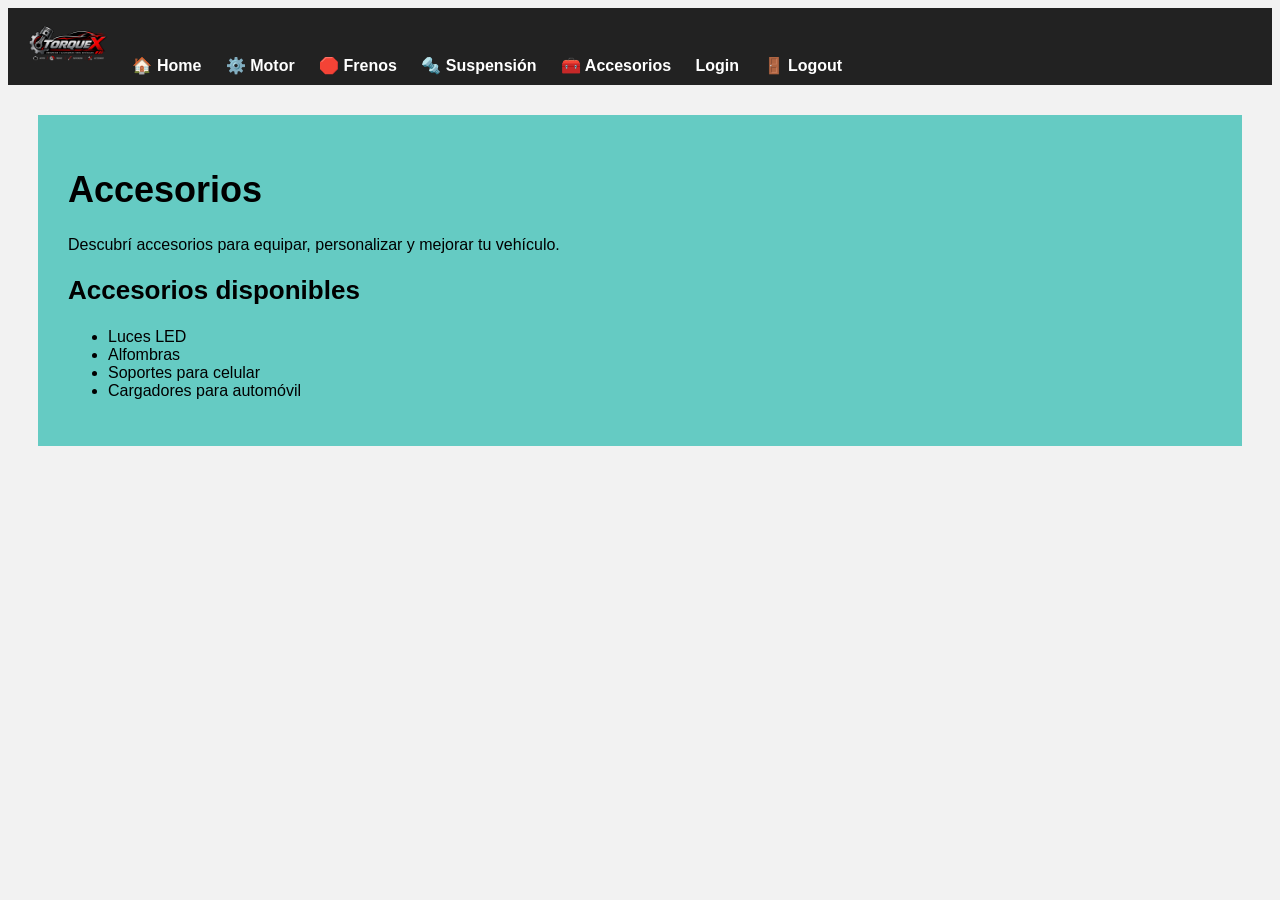
==== pages/accesorios.html @ 63f051d3 "Primera entrega de TorqueX" ====
<!DOCTYPE html>
<html lang="es">
<head>
    <meta charset="UTF-8">
    <meta name="viewport" content="width=device-width, initial-scale=1.0">

    <title>TorqueX - Accesorios</title>

    <link rel="stylesheet" href="../styles/style.css">
</head>

<body>

    <header>
        <nav>
            <a href="../index.html">
            <img class="logo" src="../img/logo-torquex.png" alt="Logo de TorqueX">
            </a>
            <a href="../index.html">🏠 Home</a>

            <a href="motor.html">⚙️ Motor</a>
            <a href="frenos.html">🛑 Frenos</a>
            <a href="suspension.html">🔩 Suspensión</a>
            <a href="accesorios.html">🧰 Accesorios</a>

            <a href="login.html">Login</a>
            <a href="#">🚪 Logout</a>
        </nav>
    </header>

    <main>
        <h1>Accesorios</h1>

        <p>Descubrí accesorios para equipar, personalizar y mejorar tu vehículo.</p>

        <h2>Accesorios disponibles</h2>

        <ul>
            <li>Luces LED</li>
            <li>Alfombras</li>
            <li>Soportes para celular</li>
            <li>Cargadores para automóvil</li>
        </ul>
    </main>

</body>
</html>
---- styles/style.css ----
body {
    font-family: Arial, sans-serif;
    background-color: #f2f2f2;
}

h1 {
    font-size: 36px;
    font-weight: bold;
}

h2 {
    font-size: 26px;
    font-weight: bold;
}

.logo {
    width: 80px;
    height: auto;
}

main {
    background-color: rgba(98, 202, 194, 0.979);
    margin: 30px;
    padding: 30px;
}

nav {
    background-color: #222;
    padding: 10px;
}

nav a {
    color: white;
    text-decoration: none;
    margin: 10px;
    font-weight: bold;
}

nav a:hover {
    text-decoration: underline;
}
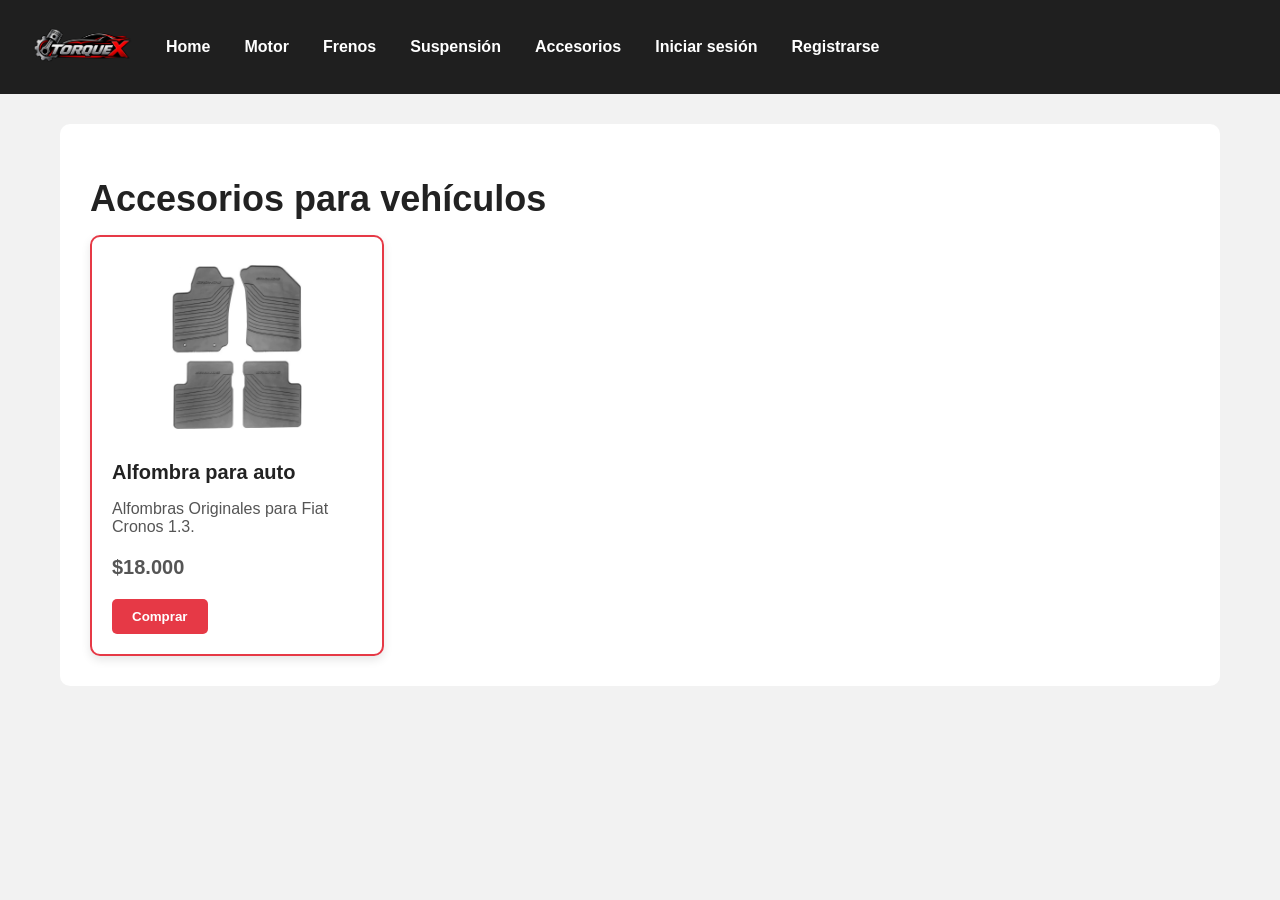
==== commit fdf801ec: "Segunda etapa: diseño e identidad visual" ====
--- a/pages/accesorios.html
+++ b/pages/accesorios.html
@@ -1,5 +1,6 @@
 <!DOCTYPE html>
 <html lang="es">
+
 <head>
     <meta charset="UTF-8">
     <meta name="viewport" content="width=device-width, initial-scale=1.0">
@@ -13,35 +14,47 @@
 
     <header>
         <nav>
+
             <a href="../index.html">
-            <img class="logo" src="../img/logo-torquex.png" alt="Logo de TorqueX">
+                <img class="logo" src="../img/logo-torquex.png" alt="Logo de TorqueX">
             </a>
-            <a href="../index.html">🏠 Home</a>
 
-            <a href="motor.html">⚙️ Motor</a>
-            <a href="frenos.html">🛑 Frenos</a>
-            <a href="suspension.html">🔩 Suspensión</a>
-            <a href="accesorios.html">🧰 Accesorios</a>
+            <a href="../index.html">Home</a>
 
-            <a href="login.html">Login</a>
-            <a href="#">🚪 Logout</a>
+            <a href="motor.html">Motor</a>
+            <a href="frenos.html">Frenos</a>
+            <a href="suspension.html">Suspensión</a>
+            <a href="accesorios.html">Accesorios</a>
+
+            <a href="login.html">Iniciar sesión</a>
+            <a href="registro.html">Registrarse</a>
+
         </nav>
     </header>
 
     <main>
-        <h1>Accesorios</h1>
 
-        <p>Descubrí accesorios para equipar, personalizar y mejorar tu vehículo.</p>
+    <h1>Accesorios para vehículos</h1>
 
-        <h2>Accesorios disponibles</h2>
+    <div class="productos">
 
-        <ul>
-            <li>Luces LED</li>
-            <li>Alfombras</li>
-            <li>Soportes para celular</li>
-            <li>Cargadores para automóvil</li>
-        </ul>
-    </main>
+        <div class="card">
+
+            <img src="../img/Alfombras-cronos-1.3.webp" alt="Alfombra para auto">
+
+            <h3>Alfombra para auto</h3>
+
+            <p>Alfombras Originales para Fiat Cronos 1.3.</p>
+
+            <p class="precio">$18.000</p>
+
+            <button type="button">Comprar</button>
+
+        </div>
+
+    </div>
+
+</main>
 
 </body>
 </html>
--- a/styles/style.css
+++ b/styles/style.css
@@ -1,11 +1,14 @@
 body {
     font-family: Arial, sans-serif;
-    background-color: #f2f2f2;
+    background-color: #F2F2F2;
+    margin: 0;
+    color: #222222;
 }
 
 h1 {
     font-size: 36px;
     font-weight: bold;
+    margin-bottom: 15px;
 }
 
 h2 {
@@ -13,29 +16,241 @@
     font-weight: bold;
 }
 
+
+nav {
+    background-color: #1F1F1F;
+    padding: 10px 20px;
+    display: flex;
+    align-items: center;
+    gap: 10px;
+}
+
+nav a {
+    color: #FFFFFF;
+    text-decoration: none;
+    font-weight: bold;
+    padding: 10px 12px;
+    border-radius: 5px;
+}
+
+nav a:hover {
+    background-color: #E63946;
+    color: #FFFFFF;
+}
+
+
 .logo {
-    width: 80px;
+    width: 100px;
     height: auto;
 }
 
+nav a:first-child:hover {
+    background-color: transparent;
+}
+
+
 main {
-    background-color: rgba(98, 202, 194, 0.979);
-    margin: 30px;
+    background-color: #FFFFFF;
+    margin: 30px auto;
     padding: 30px;
-}
-
-nav {
-    background-color: #222;
+    max-width: 1100px;
+    border-radius: 10px;
+}
+
+
+button {
+    background-color: #E63946;
+    color: #FFFFFF;
+    border: none;
+    padding: 10px 20px;
+    border-radius: 5px;
+    font-weight: bold;
+    cursor: pointer;
+}
+
+button:hover {
+    background-color: #C92F3B;
+}
+
+
+form {
+    max-width: 500px;
+}
+
+form div {
+    margin-bottom: 15px;
+}
+
+label {
+    display: block;
+    margin-bottom: 5px;
+    font-weight: bold;
+}
+
+input {
+    width: 100%;
     padding: 10px;
-}
-
-nav a {
-    color: white;
+    border: 1px solid #CCCCCC;
+    border-radius: 5px;
+    box-sizing: border-box;
+}
+
+input:focus {
+    border-color: #E63946;
+    outline: none;
+}
+
+
+.productos {
+    display: flex;
+    gap: 20px;
+    flex-wrap: wrap;
+}
+
+.card {
+    background-color: #FFFFFF;
+    width: 250px;
+    padding: 20px;
+    border-radius: 10px;
+    border: 2px solid #E63946;
+    box-shadow: 0 4px 10px rgba(0, 0, 0, 0.10);
+}
+
+.card:hover {
+    box-shadow: 0 6px 15px rgba(0, 0, 0, 0.18);
+}
+
+.card img {
+    width: 100%;
+    height: 180px;
+    object-fit: contain;
+}
+
+.card h3 {
+    font-size: 20px;
+    margin-bottom: 10px;
+}
+
+.card p {
+    color: #555555;
+}
+
+.precio {
+    font-size: 20px;
+    font-weight: bold;
+    color: #E63946;
+}
+
+
+.inicio {
+    text-align: center;
+    padding: 30px;
+}
+
+.inicio h1 {
+    font-size: 40px;
+    margin-bottom: 10px;
+}
+
+.inicio p {
+    font-size: 18px;
+    color: #555555;
+}
+
+
+.categorias {
+    margin-top: 20px;
+}
+
+.categorias h2 {
+    text-align: center;
+    margin-bottom: 25px;
+}
+
+.categorias-lista {
+    display: flex;
+    gap: 20px;
+    flex-wrap: wrap;
+    justify-content: center;
+}
+
+.categoria {
+    background-color: #FFFFFF;
+    width: 200px;
+    padding: 20px;
+    border-radius: 10px;
+    border: 2px solid #E63946;
     text-decoration: none;
-    margin: 10px;
-    font-weight: bold;
-}
-
-nav a:hover {
-    text-decoration: underline;
+    color: #222222;
+    text-align: center;
+    box-shadow: 0 4px 10px rgba(0, 0, 0, 0.10);
+}
+
+.categoria:hover {
+    background-color: #F2F2F2;
+    box-shadow: 0 6px 15px rgba(0, 0, 0, 0.18);
+}
+
+.categoria h3 {
+    color: #E63946;
+    font-size: 22px;
+    margin-bottom: 10px;
+}
+
+.categoria p {
+    color: #555555;
+}
+
+
+.pagina-formulario {
+    max-width: 600px;
+    margin: 40px auto;
+    padding: 35px;
+    background-color: #FFFFFF;
+    border-radius: 12px;
+    border: 2px solid #E63946;
+    box-shadow: 0 4px 12px rgba(0, 0, 0, 0.12);
+}
+
+.pagina-formulario h1 {
+    text-align: center;
+    color: #222222;
+    margin-bottom: 30px;
+}
+
+.formulario {
+    max-width: 100%;
+}
+
+.formulario div {
+    margin-bottom: 18px;
+}
+
+.formulario label {
+    display: block;
+    margin-bottom: 7px;
+    font-weight: bold;
+    color: #222222;
+}
+
+.formulario input {
+    width: 100%;
+    padding: 12px;
+    border: 1px solid #CCCCCC;
+    border-radius: 6px;
+    box-sizing: border-box;
+    font-size: 15px;
+}
+
+.formulario input:focus {
+    border-color: #E63946;
+    outline: none;
+    box-shadow: 0 0 5px rgba(230, 57, 70, 0.3);
+}
+
+.formulario button {
+    width: 100%;
+    margin-top: 10px;
+    padding: 12px;
+    font-size: 16px;
 }
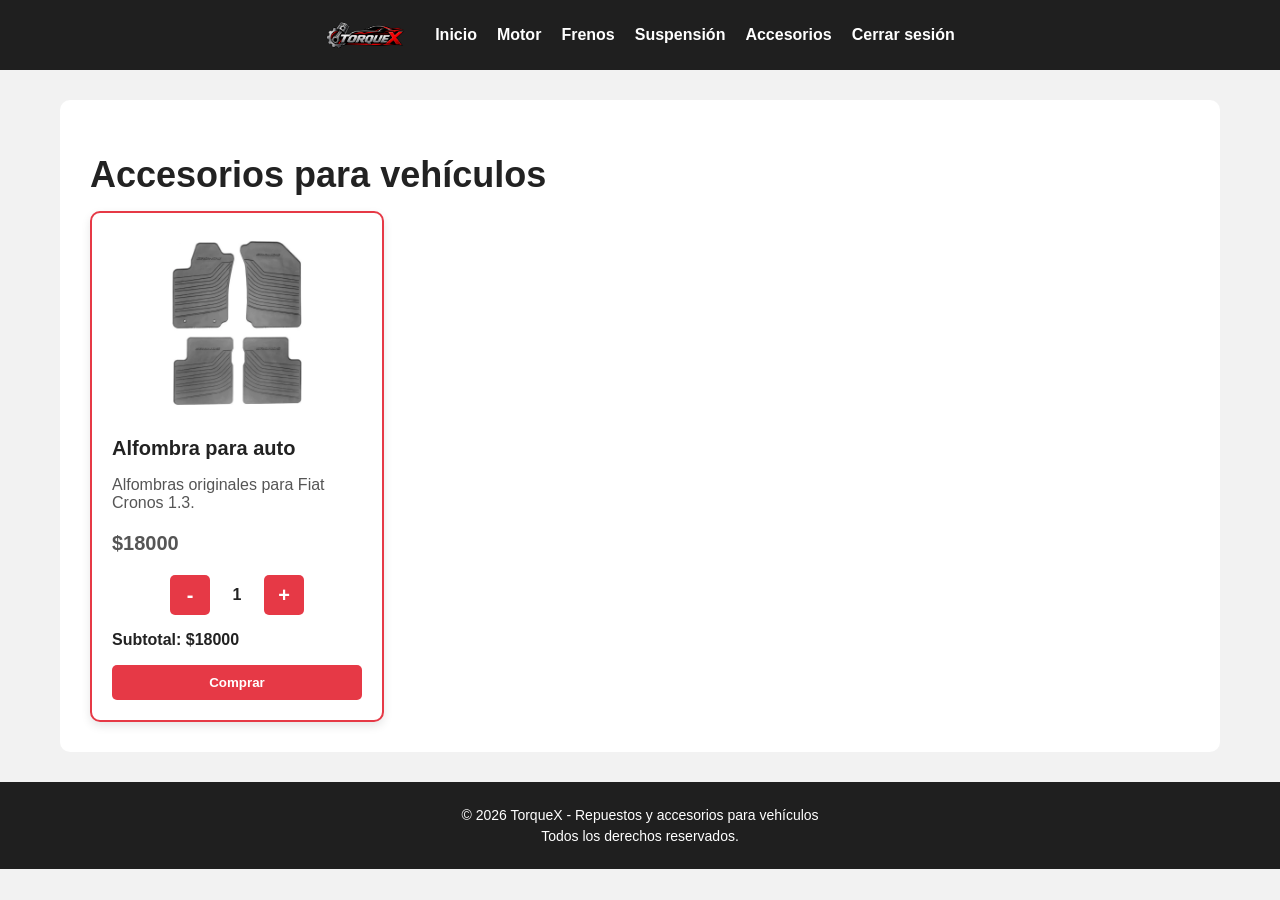
==== commit 40bf5486: "Tercera etapa: navbar, cards de producto y redirecciones en JavaScript Separa el JavaScript del HTML" ====
--- a/pages/accesorios.html
+++ b/pages/accesorios.html
@@ -1,60 +1,30 @@
-<!DOCTYPE html>
+<!doctype html>
 <html lang="es">
-
-<head>
-    <meta charset="UTF-8">
-    <meta name="viewport" content="width=device-width, initial-scale=1.0">
+  <head>
+    <meta charset="UTF-8" />
+    <meta name="viewport" content="width=device-width, initial-scale=1.0" />
 
     <title>TorqueX - Accesorios</title>
 
-    <link rel="stylesheet" href="../styles/style.css">
-</head>
+    <link rel="stylesheet" href="../styles/style.css" />
+  </head>
 
-<body>
-
-    <header>
-        <nav>
-
-            <a href="../index.html">
-                <img class="logo" src="../img/logo-torquex.png" alt="Logo de TorqueX">
-            </a>
-
-            <a href="../index.html">Home</a>
-
-            <a href="motor.html">Motor</a>
-            <a href="frenos.html">Frenos</a>
-            <a href="suspension.html">Suspensión</a>
-            <a href="accesorios.html">Accesorios</a>
-
-            <a href="login.html">Iniciar sesión</a>
-            <a href="registro.html">Registrarse</a>
-
-        </nav>
-    </header>
+  <body>
+    <div id="navbar"></div>
 
     <main>
+      <h1>Accesorios para vehículos</h1>
 
-    <h1>Accesorios para vehículos</h1>
+      <div class="productos" id="listaProductos" data-categoria="accesorios"></div>
+    </main>
 
-    <div class="productos">
+    <footer>
+      <p>© 2026 TorqueX - Repuestos y accesorios para vehículos</p>
+      <p>Todos los derechos reservados.</p>
+    </footer>
 
-        <div class="card">
-
-            <img src="../img/Alfombras-cronos-1.3.webp" alt="Alfombra para auto">
-
-            <h3>Alfombra para auto</h3>
-
-            <p>Alfombras Originales para Fiat Cronos 1.3.</p>
-
-            <p class="precio">$18.000</p>
-
-            <button type="button">Comprar</button>
-
-        </div>
-
-    </div>
-
-</main>
-
-</body>
-</html>+    <script src="../js/navbar.js"></script>
+    <script src="../js/cards.js"></script>
+    <script src="../js/script.js"></script>
+  </body>
+</html>
--- a/styles/style.css
+++ b/styles/style.css
@@ -1,256 +1,355 @@
 body {
-    font-family: Arial, sans-serif;
-    background-color: #F2F2F2;
-    margin: 0;
-    color: #222222;
+  font-family: Arial, sans-serif;
+  background-color: #f2f2f2;
+  margin: 0;
+  color: #222222;
 }
 
 h1 {
-    font-size: 36px;
-    font-weight: bold;
-    margin-bottom: 15px;
+  font-size: 36px;
+  font-weight: bold;
+  margin-bottom: 15px;
 }
 
 h2 {
-    font-size: 26px;
-    font-weight: bold;
-}
-
+  font-size: 26px;
+  font-weight: bold;
+}
+
+main {
+  background-color: #ffffff;
+  margin: 30px auto;
+  padding: 30px;
+  max-width: 1100px;
+  border-radius: 10px;
+}
+
+button {
+  background-color: #e63946;
+  color: #ffffff;
+  border: none;
+  padding: 10px 20px;
+  border-radius: 5px;
+  font-weight: bold;
+  cursor: pointer;
+}
+
+button:hover {
+  background-color: #c92f3b;
+}
+
+form {
+  max-width: 500px;
+}
+
+form div {
+  margin-bottom: 15px;
+}
+
+label {
+  display: block;
+  margin-bottom: 5px;
+  font-weight: bold;
+}
+
+input {
+  width: 100%;
+  padding: 10px;
+  border: 1px solid #cccccc;
+  border-radius: 5px;
+  box-sizing: border-box;
+}
+
+input:focus {
+  border-color: #e63946;
+  outline: none;
+}
+
+.productos {
+  display: flex;
+  gap: 20px;
+  flex-wrap: wrap;
+}
+
+.card {
+  background-color: #ffffff;
+  width: 250px;
+  padding: 20px;
+  border-radius: 10px;
+  border: 2px solid #e63946;
+  box-shadow: 0 4px 10px rgba(0, 0, 0, 0.1);
+}
+
+.card:hover {
+  box-shadow: 0 6px 15px rgba(0, 0, 0, 0.18);
+}
+
+.card img {
+  width: 100%;
+  height: 180px;
+  object-fit: contain;
+}
+
+.card h3 {
+  font-size: 20px;
+  margin-bottom: 10px;
+}
+
+.card p {
+  color: #555555;
+}
+
+.precio {
+  font-size: 20px;
+  font-weight: bold;
+  color: #e63946;
+}
+
+.cantidad {
+  display: flex;
+  align-items: center;
+  justify-content: center;
+  gap: 12px;
+  margin: 15px 0;
+}
+
+.cantidad button {
+  width: 40px;
+  height: 40px;
+  padding: 0;
+  font-size: 20px;
+  line-height: 1;
+}
+
+.cantidad button:disabled {
+  background-color: #cccccc;
+  color: #888888;
+  cursor: not-allowed;
+}
+
+.cantidad button:disabled:hover {
+  background-color: #cccccc;
+}
+
+.numero-cantidad {
+  min-width: 30px;
+  font-weight: bold;
+  text-align: center;
+}
+
+.card .subtotal {
+  font-weight: bold;
+  color: #222222;
+}
+
+.btn-comprar {
+  width: 100%;
+}
+
+.inicio {
+  text-align: center;
+  padding: 30px;
+}
+
+.inicio h1 {
+  font-size: 40px;
+  margin-bottom: 10px;
+}
+
+.inicio p {
+  font-size: 18px;
+  color: #555555;
+}
+
+.categorias {
+  margin-top: 20px;
+}
+
+.categorias h2 {
+  text-align: center;
+  margin-bottom: 25px;
+}
+
+.categorias-lista {
+  display: flex;
+  gap: 20px;
+  flex-wrap: wrap;
+  justify-content: center;
+}
+
+.categoria {
+  background-color: #ffffff;
+  width: 200px;
+  padding: 20px;
+  border-radius: 10px;
+  border: 2px solid #e63946;
+  text-decoration: none;
+  color: #222222;
+  text-align: center;
+  box-shadow: 0 4px 10px rgba(0, 0, 0, 0.1);
+}
+
+.categoria:hover {
+  background-color: #f2f2f2;
+  box-shadow: 0 6px 15px rgba(0, 0, 0, 0.18);
+}
+
+.categoria h3 {
+  color: #e63946;
+  font-size: 22px;
+  margin-bottom: 10px;
+}
+
+.categoria p {
+  color: #555555;
+}
+
+.pagina-formulario {
+  max-width: 600px;
+  margin: 40px auto;
+  padding: 35px;
+  background-color: #ffffff;
+  border-radius: 12px;
+  border: 2px solid #e63946;
+  box-shadow: 0 4px 12px rgba(0, 0, 0, 0.12);
+}
+
+.pagina-formulario h1 {
+  text-align: center;
+  color: #222222;
+  margin-bottom: 30px;
+}
+
+.formulario {
+  max-width: 100%;
+}
+
+.formulario div {
+  margin-bottom: 18px;
+}
+
+.formulario label {
+  display: block;
+  margin-bottom: 7px;
+  font-weight: bold;
+  color: #222222;
+}
+
+.formulario input {
+  width: 100%;
+  padding: 12px;
+  border: 1px solid #cccccc;
+  border-radius: 6px;
+  box-sizing: border-box;
+  font-size: 15px;
+}
+
+.formulario input:focus {
+  border-color: #e63946;
+  outline: none;
+  box-shadow: 0 0 5px rgba(230, 57, 70, 0.3);
+}
+
+.formulario button {
+  width: 100%;
+  margin-top: 10px;
+  padding: 12px;
+  font-size: 16px;
+}
+
+footer {
+  background-color: #1f1f1f;
+  color: #ffffff;
+  text-align: center;
+  padding: 20px;
+  margin-top: 30px;
+}
+
+footer p {
+  margin: 5px 0;
+  font-size: 14px;
+}
 
 nav {
-    background-color: #1F1F1F;
-    padding: 10px 20px;
-    display: flex;
-    align-items: center;
-    gap: 10px;
-}
-
-nav a {
-    color: #FFFFFF;
-    text-decoration: none;
-    font-weight: bold;
-    padding: 10px 12px;
-    border-radius: 5px;
-}
-
-nav a:hover {
-    background-color: #E63946;
-    color: #FFFFFF;
-}
-
-
-.logo {
-    width: 100px;
-    height: auto;
-}
-
-nav a:first-child:hover {
-    background-color: transparent;
-}
-
-
-main {
-    background-color: #FFFFFF;
-    margin: 30px auto;
-    padding: 30px;
-    max-width: 1100px;
-    border-radius: 10px;
-}
-
-
-button {
-    background-color: #E63946;
-    color: #FFFFFF;
-    border: none;
-    padding: 10px 20px;
-    border-radius: 5px;
-    font-weight: bold;
-    cursor: pointer;
-}
-
-button:hover {
-    background-color: #C92F3B;
-}
-
-
-form {
-    max-width: 500px;
-}
-
-form div {
-    margin-bottom: 15px;
-}
-
-label {
-    display: block;
-    margin-bottom: 5px;
-    font-weight: bold;
-}
-
-input {
-    width: 100%;
-    padding: 10px;
-    border: 1px solid #CCCCCC;
-    border-radius: 5px;
-    box-sizing: border-box;
-}
-
-input:focus {
-    border-color: #E63946;
-    outline: none;
-}
-
-
-.productos {
-    display: flex;
-    gap: 20px;
-    flex-wrap: wrap;
-}
-
-.card {
-    background-color: #FFFFFF;
-    width: 250px;
-    padding: 20px;
-    border-radius: 10px;
-    border: 2px solid #E63946;
-    box-shadow: 0 4px 10px rgba(0, 0, 0, 0.10);
-}
-
-.card:hover {
-    box-shadow: 0 6px 15px rgba(0, 0, 0, 0.18);
-}
-
-.card img {
-    width: 100%;
-    height: 180px;
-    object-fit: contain;
-}
-
-.card h3 {
-    font-size: 20px;
-    margin-bottom: 10px;
-}
-
-.card p {
-    color: #555555;
-}
-
-.precio {
-    font-size: 20px;
-    font-weight: bold;
-    color: #E63946;
-}
-
-
-.inicio {
-    text-align: center;
-    padding: 30px;
-}
-
-.inicio h1 {
-    font-size: 40px;
-    margin-bottom: 10px;
-}
-
-.inicio p {
-    font-size: 18px;
-    color: #555555;
-}
-
-
-.categorias {
-    margin-top: 20px;
-}
-
-.categorias h2 {
-    text-align: center;
-    margin-bottom: 25px;
-}
-
-.categorias-lista {
-    display: flex;
-    gap: 20px;
-    flex-wrap: wrap;
+  display: flex;
+  align-items: center;
+  justify-content: center;
+  flex-wrap: wrap;
+  gap: 30px;
+  background-color: #1f1f1f;
+  padding: 15px 25px;
+}
+
+nav .container {
+  display: flex;
+  align-items: center;
+  justify-content: center;
+  flex-wrap: wrap;
+  gap: 30px;
+}
+
+nav ul {
+  display: flex;
+  align-items: center;
+  justify-content: center;
+  flex-wrap: wrap;
+  gap: 20px;
+  list-style: none;
+  margin: 0;
+  padding: 0;
+}
+
+nav ul li a,
+nav ul li button {
+  color: #ffffff;
+  text-decoration: none;
+  font-weight: bold;
+}
+
+nav ul li a:hover {
+  color: #e63946;
+}
+
+.btn-logout {
+  background-color: transparent;
+  border: none;
+  padding: 0;
+  cursor: pointer;
+  font-size: 16px;
+  font-weight: bold;
+  color: #ffffff;
+}
+
+.btn-logout:hover {
+  color: #e63946;
+}
+
+.logo-link {
+  display: flex;
+  align-items: center;
+}
+
+nav .logo {
+  width: 80px;
+  height: auto;
+  display: block;
+}
+
+@media (max-width: 768px) {
+  .productos {
     justify-content: center;
-}
-
-.categoria {
-    background-color: #FFFFFF;
-    width: 200px;
-    padding: 20px;
-    border-radius: 10px;
-    border: 2px solid #E63946;
-    text-decoration: none;
-    color: #222222;
-    text-align: center;
-    box-shadow: 0 4px 10px rgba(0, 0, 0, 0.10);
-}
-
-.categoria:hover {
-    background-color: #F2F2F2;
-    box-shadow: 0 6px 15px rgba(0, 0, 0, 0.18);
-}
-
-.categoria h3 {
-    color: #E63946;
-    font-size: 22px;
-    margin-bottom: 10px;
-}
-
-.categoria p {
-    color: #555555;
-}
-
-
-.pagina-formulario {
-    max-width: 600px;
-    margin: 40px auto;
-    padding: 35px;
-    background-color: #FFFFFF;
-    border-radius: 12px;
-    border: 2px solid #E63946;
-    box-shadow: 0 4px 12px rgba(0, 0, 0, 0.12);
-}
-
-.pagina-formulario h1 {
-    text-align: center;
-    color: #222222;
-    margin-bottom: 30px;
-}
-
-.formulario {
-    max-width: 100%;
-}
-
-.formulario div {
-    margin-bottom: 18px;
-}
-
-.formulario label {
-    display: block;
-    margin-bottom: 7px;
-    font-weight: bold;
-    color: #222222;
-}
-
-.formulario input {
-    width: 100%;
-    padding: 12px;
-    border: 1px solid #CCCCCC;
-    border-radius: 6px;
-    box-sizing: border-box;
-    font-size: 15px;
-}
-
-.formulario input:focus {
-    border-color: #E63946;
-    outline: none;
-    box-shadow: 0 0 5px rgba(230, 57, 70, 0.3);
-}
-
-.formulario button {
-    width: 100%;
-    margin-top: 10px;
-    padding: 12px;
-    font-size: 16px;
-}+  }
+
+  .card {
+    width: 90%;
+    max-width: 300px;
+  }
+
+  nav {
+    flex-direction: column;
+  }
+
+  nav .container {
+    flex-direction: column;
+  }
+}
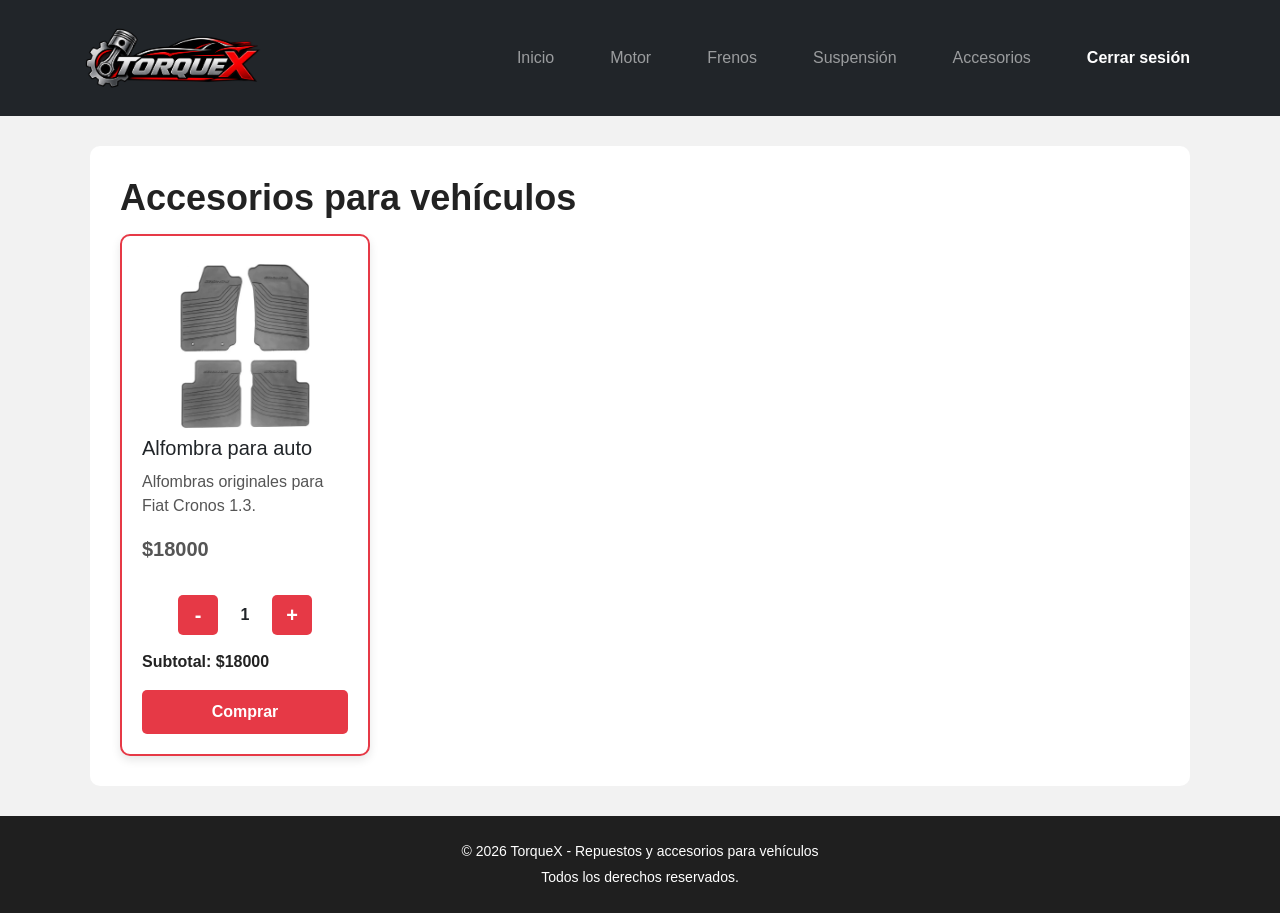
==== commit 32fe4f37: "Navbar con Bootstrap: logo mas grande, items separados y hamburguesa mobile - Agrega Bootstrap 5.3.3" ====
--- a/pages/accesorios.html
+++ b/pages/accesorios.html
@@ -6,6 +6,10 @@
 
     <title>TorqueX - Accesorios</title>
 
+    <link
+      href="https://cdn.jsdelivr.net/npm/bootstrap@5.3.3/dist/css/bootstrap.min.css"
+      rel="stylesheet"
+    />
     <link rel="stylesheet" href="../styles/style.css" />
   </head>
 
@@ -26,5 +30,6 @@
     <script src="../js/navbar.js"></script>
     <script src="../js/cards.js"></script>
     <script src="../js/script.js"></script>
+    <script src="https://cdn.jsdelivr.net/npm/bootstrap@5.3.3/dist/js/bootstrap.bundle.min.js"></script>
   </body>
 </html>
--- a/styles/style.css
+++ b/styles/style.css
@@ -293,7 +293,7 @@
   align-items: center;
   justify-content: center;
   flex-wrap: wrap;
-  gap: 20px;
+  gap: 40px;
   list-style: none;
   margin: 0;
   padding: 0;
@@ -330,7 +330,7 @@
 }
 
 nav .logo {
-  width: 80px;
+  width: 180px;
   height: auto;
   display: block;
 }
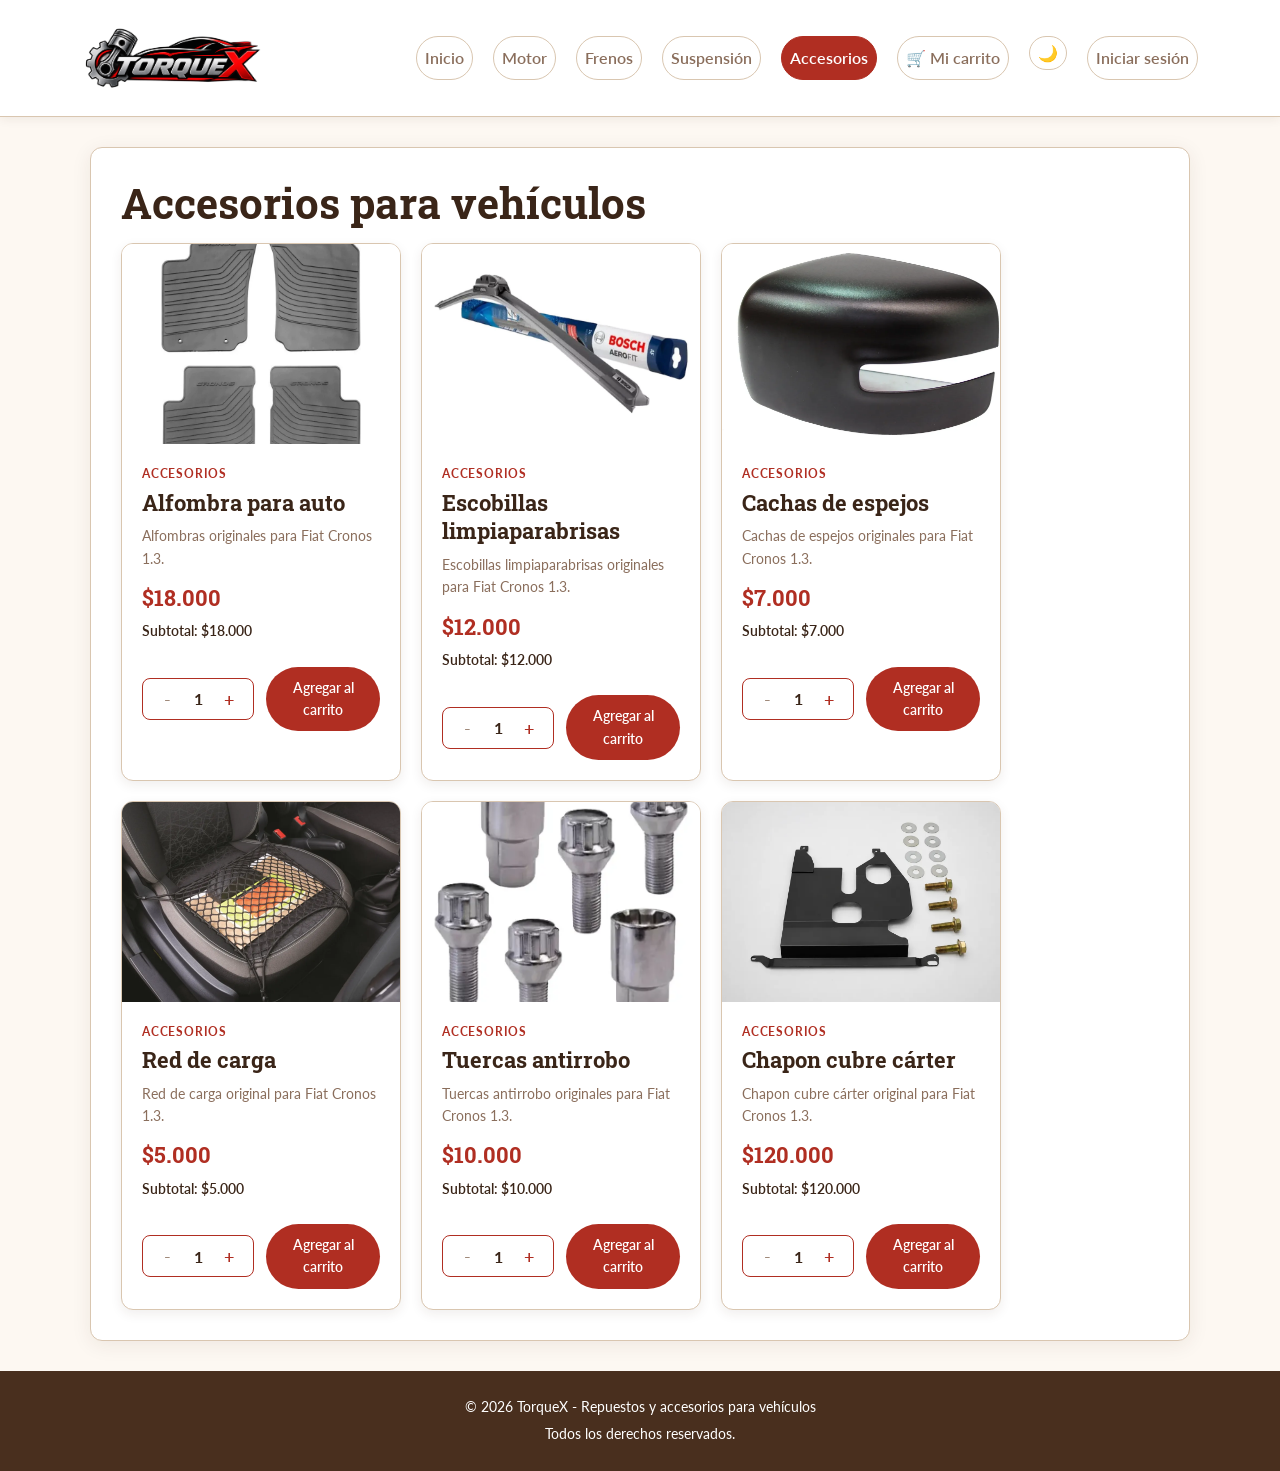
==== commit 2251cb2d: "Mejoras de diseno: fuentes Roboto Slab, cards elegantes, tema oscuro y README" ====
--- a/pages/accesorios.html
+++ b/pages/accesorios.html
@@ -6,8 +6,16 @@
 
     <title>TorqueX - Accesorios</title>
 
+    <script src="../js/tema.js"></script>
+
     <link
       href="https://cdn.jsdelivr.net/npm/bootstrap@5.3.3/dist/css/bootstrap.min.css"
+      rel="stylesheet"
+    />
+    <link rel="preconnect" href="https://fonts.googleapis.com" />
+    <link rel="preconnect" href="https://fonts.gstatic.com" crossorigin />
+    <link
+      href="https://fonts.googleapis.com/css2?family=Roboto+Slab:wght@700&family=Lato:wght@400;500;600&display=swap"
       rel="stylesheet"
     />
     <link rel="stylesheet" href="../styles/style.css" />
--- a/styles/style.css
+++ b/styles/style.css
@@ -1,41 +1,124 @@
+/* Colores */
+:root {
+  --fondo: #fdf8f2;
+  --fondo-caja: #ffffff;
+  --fondo-suave: #f7f3ef;
+  --texto: #3a2518;
+  --texto-suave: #8a6e5c;
+  --texto-tenue: #8a6e5c;
+  --borde: #d9c6b0;
+  --borde-input: #d9c8b8;
+  --rojo: #b02e22;
+  --rojo-hover: #8f241a;
+  --enlace: #b02e22;
+  --verde: #2f7d4f;
+  --verde-hover: #256b41;
+  --whatsapp: #25d366;
+  --whatsapp-hover: #1ebe5b;
+  --navbar: #ffffff;
+  --footer: #492f1e;
+  --deshabilitado: #e8ddd0;
+  --deshabilitado-texto: #a08a7a;
+  --sombra: rgba(58, 37, 24, 0.08);
+  --sombra-hover: rgba(58, 37, 24, 0.16);
+  --font-display: "Roboto Slab", Georgia, serif;
+  --font-body: "Lato", Arial, sans-serif;
+  --radio-sm: 8px;
+  --radio-md: 12px;
+  --radio-lg: 20px;
+  --radio-pill: 999px;
+}
+
+/* Tema oscuro */
+html[data-theme="oscuro"] {
+  color-scheme: dark;
+  --fondo: #1a110b;
+  --fondo-caja: #38271d;
+  --fondo-suave: #2a1c13;
+  --texto: #f0e6da;
+  --texto-suave: #d8ccc5;
+  --texto-tenue: #d8ccc5;
+  --borde: #3a2820;
+  --borde-input: #4a382c;
+  --rojo: #e85a3c;
+  --rojo-hover: #ef7f56;
+  --enlace: #e85a3c;
+  --verde: #3f9d63;
+  --verde-hover: #348a55;
+  --whatsapp: #25d366;
+  --whatsapp-hover: #1ebe5b;
+  --navbar: #1a110b;
+  --footer: #0f0805;
+  --deshabilitado: #3a2820;
+  --deshabilitado-texto: #a08978;
+  --sombra: rgba(0, 0, 0, 0.4);
+  --sombra-hover: rgba(0, 0, 0, 0.55);
+}
+
 body {
-  font-family: Arial, sans-serif;
-  background-color: #f2f2f2;
+  font-family: var(--font-body);
+  background-color: var(--fondo);
   margin: 0;
-  color: #222222;
+  color: var(--texto);
+  line-height: 1.6;
+  transition:
+    background-color 0.3s,
+    color 0.3s;
 }
 
 h1 {
-  font-size: 36px;
-  font-weight: bold;
+  font-family: var(--font-display);
+  font-size: 42px;
+  font-weight: 700;
+  color: var(--texto);
   margin-bottom: 15px;
 }
 
 h2 {
-  font-size: 26px;
-  font-weight: bold;
+  font-family: var(--font-display);
+  font-size: 32px;
+  font-weight: 700;
+  color: var(--texto);
+  margin-bottom: 20px;
+}
+
+h3 {
+  font-family: var(--font-display);
+  font-size: 24px;
+  font-weight: 700;
+  color: var(--texto);
+  margin-bottom: 10px;
 }
 
 main {
-  background-color: #ffffff;
+  background-color: var(--fondo-caja);
   margin: 30px auto;
   padding: 30px;
   max-width: 1100px;
-  border-radius: 10px;
+  border-radius: var(--radio-md);
+  border: 1px solid var(--borde);
+  box-shadow: 0 4px 20px var(--sombra);
+  transition: background-color 0.3s;
+}
+
+a {
+  color: var(--enlace);
 }
 
 button {
-  background-color: #e63946;
+  background-color: var(--rojo);
   color: #ffffff;
   border: none;
   padding: 10px 20px;
-  border-radius: 5px;
-  font-weight: bold;
+  border-radius: var(--radio-pill);
+  font-family: var(--font-body);
+  font-weight: 600;
+  font-size: 15px;
   cursor: pointer;
 }
 
 button:hover {
-  background-color: #c92f3b;
+  background-color: var(--rojo-hover);
 }
 
 form {
@@ -49,19 +132,27 @@
 label {
   display: block;
   margin-bottom: 5px;
-  font-weight: bold;
+  font-family: var(--font-body);
+  font-weight: 600;
 }
 
 input {
   width: 100%;
   padding: 10px;
-  border: 1px solid #cccccc;
-  border-radius: 5px;
+  border: 1px solid var(--borde-input);
+  border-radius: var(--radio-sm);
   box-sizing: border-box;
+  background-color: var(--fondo-caja);
+  color: var(--texto);
+  font-family: var(--font-body);
+}
+
+input::placeholder {
+  color: var(--texto-suave);
 }
 
 input:focus {
-  border-color: #e63946;
+  border-color: var(--rojo);
   outline: none;
 }
 
@@ -71,94 +162,340 @@
   flex-wrap: wrap;
 }
 
-.card {
-  background-color: #ffffff;
-  width: 250px;
+/* Tarjeta de producto */
+.producto-card {
+  background-color: var(--fondo-caja);
+  width: 280px;
+  border: 1px solid var(--borde);
+  border-radius: var(--radio-md);
+  overflow: hidden;
+  box-shadow: 0 4px 12px var(--sombra);
+  transition:
+    box-shadow 0.2s,
+    transform 0.2s;
+}
+
+.producto-card:hover {
+  box-shadow: 0 10px 24px var(--sombra-hover);
+  transform: translateY(-4px);
+}
+
+.producto-card img {
+  width: 100%;
+  height: 200px;
+  object-fit: cover;
+  display: block;
+  transition: transform 0.3s;
+}
+
+.producto-card:hover img {
+  transform: scale(1.04);
+}
+
+.producto-card__body {
+  display: flex;
+  flex-direction: column;
   padding: 20px;
-  border-radius: 10px;
-  border: 2px solid #e63946;
-  box-shadow: 0 4px 10px rgba(0, 0, 0, 0.1);
-}
-
-.card:hover {
-  box-shadow: 0 6px 15px rgba(0, 0, 0, 0.18);
-}
-
-.card img {
-  width: 100%;
-  height: 180px;
-  object-fit: contain;
-}
-
-.card h3 {
-  font-size: 20px;
+}
+
+.producto-card__cat {
+  font-size: 12px;
+  font-weight: 700;
+  text-transform: uppercase;
+  letter-spacing: 0.8px;
+  color: var(--rojo);
+  margin-bottom: 5px;
+}
+
+.producto-card__nombre {
+  font-family: var(--font-display);
+  font-size: 22px;
+  font-weight: 700;
+  color: var(--texto);
+  margin-bottom: 8px;
+  line-height: 1.3;
+}
+
+.producto-card__desc {
+  font-size: 14px;
+  color: var(--texto-suave);
   margin-bottom: 10px;
-}
-
-.card p {
-  color: #555555;
-}
-
+  flex: 1;
+}
+
+.producto-card__precio {
+  font-family: var(--font-display);
+  font-size: 22px;
+  font-weight: 700;
+  color: var(--rojo);
+  margin-bottom: 5px;
+}
+
+.producto-card__subtotal {
+  font-weight: 600;
+  color: var(--texto);
+  font-size: 14px;
+  margin-bottom: 12px;
+}
+
+.producto-card__acciones {
+  display: flex;
+  align-items: center;
+  justify-content: space-between;
+  gap: 12px;
+  margin-top: auto;
+  padding-top: 12px;
+}
+
+/* Precio destacado en la card */
 .precio {
   font-size: 20px;
   font-weight: bold;
-  color: #e63946;
-}
-
+  color: var(--rojo);
+}
+
+/* Contador de cantidad */
 .cantidad {
   display: flex;
   align-items: center;
-  justify-content: center;
-  gap: 12px;
-  margin: 15px 0;
+  border: 1.5px solid var(--rojo);
+  border-radius: var(--radio-sm);
+  padding: 4px 8px;
 }
 
 .cantidad button {
-  width: 40px;
-  height: 40px;
+  width: 32px;
+  height: 32px;
   padding: 0;
-  font-size: 20px;
+  font-size: 18px;
   line-height: 1;
+  background: none;
+  color: var(--rojo);
+  border: none;
 }
 
 .cantidad button:disabled {
-  background-color: #cccccc;
-  color: #888888;
+  background: none;
+  color: var(--deshabilitado-texto);
   cursor: not-allowed;
 }
 
 .cantidad button:disabled:hover {
-  background-color: #cccccc;
+  background: none;
+}
+
+.cantidad button:hover {
+  background: none;
 }
 
 .numero-cantidad {
   min-width: 30px;
   font-weight: bold;
   text-align: center;
-}
-
-.card .subtotal {
+  color: var(--texto);
+}
+
+.sin-productos {
+  text-align: center;
+  color: var(--texto-tenue);
+  width: 100%;
+  padding: 20px;
+}
+
+.btn-comprar {
+  display: inline-block;
+  background-color: var(--rojo);
+  color: #ffffff;
+  text-decoration: none;
+  padding: 10px 20px;
+  border-radius: var(--radio-pill);
+  font-family: var(--font-body);
+  font-weight: 600;
+  font-size: 15px;
+}
+
+.btn-comprar:hover {
+  background-color: var(--rojo-hover);
+}
+
+.btn-agregar {
+  background-color: var(--rojo);
+  color: #ffffff;
+  border: none;
+  padding: 10px 18px;
+  border-radius: var(--radio-pill);
+  font-family: var(--font-body);
+  font-weight: 600;
+  font-size: 14px;
+}
+
+.btn-agregar:hover {
+  background-color: var(--rojo-hover);
+}
+
+/* Destacados */
+.destacados {
+  margin-top: 40px;
+  padding: 40px 0;
+  background-color: var(--fondo-caja);
+  transition: background-color 0.3s;
+}
+
+.destacados h2 {
+  text-align: center;
+  margin-bottom: 30px;
+}
+.destacados .productos {
+  justify-content: center;
+}
+
+/* Carrito */
+.tabla-carrito-contenedor {
+  overflow-x: auto;
+}
+
+.tabla-carrito {
+  width: 100%;
+  min-width: 600px;
+  border-collapse: collapse;
+  margin-top: 20px;
+}
+
+.tabla-carrito th,
+.tabla-carrito td {
+  padding: 12px;
+  text-align: left;
+  border-bottom: 1px solid var(--borde);
+}
+
+.tabla-carrito th {
+  background-color: var(--fondo);
   font-weight: bold;
-  color: #222222;
-}
-
-.btn-comprar {
-  width: 100%;
+}
+
+.carrito-item {
+  display: flex;
+  align-items: center;
+  gap: 10px;
+}
+
+.carrito-img {
+  width: 60px;
+  height: 60px;
+  object-fit: contain;
+  background-color: #ffffff;
+  border-radius: 4px;
+}
+
+.btn-eliminar {
+  background-color: #dc3545;
+  color: #ffffff;
+  border: none;
+  padding: 6px 12px;
+  border-radius: 4px;
+  cursor: pointer;
+  font-size: 14px;
+}
+
+.btn-eliminar:hover {
+  background-color: #bb2d3b;
+}
+
+.resumen-carrito {
+  display: flex;
+  justify-content: space-between;
+  align-items: center;
+  gap: 15px;
+  flex-wrap: wrap;
+  margin-top: 30px;
+  padding: 20px;
+  background-color: var(--fondo-suave);
+  border-radius: 8px;
+  transition: background-color 0.3s;
+}
+
+.resumen-carrito h3 {
+  margin: 0;
+}
+
+.acciones-carrito {
+  display: flex;
+  align-items: center;
+  gap: 10px;
+  flex-wrap: wrap;
+}
+
+.btn-whatsapp {
+  background-color: var(--whatsapp);
+  color: #ffffff;
+  border: none;
+  padding: 10px 20px;
+  border-radius: var(--radio-pill);
+  font-family: var(--font-body);
+  font-weight: 600;
+  cursor: pointer;
+}
+
+.btn-whatsapp:hover {
+  background-color: var(--whatsapp-hover);
+}
+
+.btn-vaciar {
+  background-color: #dc3545;
+  color: #ffffff;
+  border: none;
+  padding: 10px 20px;
+  border-radius: var(--radio-pill);
+  cursor: pointer;
+}
+
+.btn-vaciar:hover {
+  background-color: #bb2d3b;
+}
+
+.btn-seguir {
+  background-color: var(--verde);
+  color: #ffffff;
+  text-decoration: none;
+  padding: 10px 20px;
+  border-radius: var(--radio-pill);
+  font-family: var(--font-body);
+  font-weight: 600;
+}
+
+.btn-seguir:hover {
+  background-color: var(--verde-hover);
+}
+
+.nota-carrito {
+  margin-top: 12px;
+  color: var(--texto-tenue);
+  font-size: 14px;
+}
+
+.carrito-vacio-icono {
+  font-size: 50px;
+  margin: 0;
 }
 
 .inicio {
   text-align: center;
-  padding: 30px;
+  padding: 70px 20px;
+  background: linear-gradient(135deg, #fff3e8, #ffe3cf);
 }
 
 .inicio h1 {
-  font-size: 40px;
-  margin-bottom: 10px;
+  font-size: 46px;
 }
 
 .inicio p {
   font-size: 18px;
-  color: #555555;
+  color: var(--texto-suave);
+}
+
+/* Hero en tema oscuro */
+html[data-theme="oscuro"] .inicio {
+  background: linear-gradient(135deg, #2a1c13, #1a110b);
 }
 
 .categorias {
@@ -178,45 +515,69 @@
 }
 
 .categoria {
-  background-color: #ffffff;
-  width: 200px;
-  padding: 20px;
-  border-radius: 10px;
-  border: 2px solid #e63946;
+  background-color: var(--fondo-caja);
+  width: 220px;
+  border: 1px solid var(--borde);
+  border-radius: var(--radio-md);
+  overflow: hidden;
   text-decoration: none;
-  color: #222222;
-  text-align: center;
-  box-shadow: 0 4px 10px rgba(0, 0, 0, 0.1);
+  color: var(--texto);
+  text-align: center;
+  box-shadow: 0 4px 12px var(--sombra);
+  transition:
+    background-color 0.3s,
+    box-shadow 0.2s,
+    transform 0.2s;
 }
 
 .categoria:hover {
-  background-color: #f2f2f2;
-  box-shadow: 0 6px 15px rgba(0, 0, 0, 0.18);
+  background-color: var(--fondo-suave);
+  box-shadow: 0 10px 24px var(--sombra-hover);
+  transform: translateY(-4px);
+}
+
+.categoria img {
+  width: 100%;
+  height: 140px;
+  object-fit: cover;
+  display: block;
 }
 
 .categoria h3 {
-  color: #e63946;
+  font-family: var(--font-display);
+  color: var(--texto);
   font-size: 22px;
-  margin-bottom: 10px;
+  margin: 12px 12px 6px;
 }
 
 .categoria p {
-  color: #555555;
+  color: var(--texto-suave);
+  font-size: 14px;
+  margin: 0 12px 12px;
+}
+
+.categoria .ver-mas {
+  display: inline-block;
+  margin: 0 0 12px;
+  color: var(--rojo);
+  font-weight: 600;
+  font-size: 14px;
 }
 
 .pagina-formulario {
   max-width: 600px;
   margin: 40px auto;
   padding: 35px;
-  background-color: #ffffff;
-  border-radius: 12px;
-  border: 2px solid #e63946;
-  box-shadow: 0 4px 12px rgba(0, 0, 0, 0.12);
+  background-color: var(--fondo-caja);
+  border: 1px solid var(--borde);
+  border-radius: var(--radio-md);
+  box-shadow: 0 4px 12px var(--sombra);
+  transition: background-color 0.3s;
 }
 
 .pagina-formulario h1 {
   text-align: center;
-  color: #222222;
+  color: var(--texto);
   margin-bottom: 30px;
 }
 
@@ -231,23 +592,27 @@
 .formulario label {
   display: block;
   margin-bottom: 7px;
-  font-weight: bold;
-  color: #222222;
+  font-family: var(--font-body);
+  font-weight: 600;
+  color: var(--texto);
 }
 
 .formulario input {
   width: 100%;
   padding: 12px;
-  border: 1px solid #cccccc;
-  border-radius: 6px;
+  border: 1px solid var(--borde-input);
+  border-radius: var(--radio-sm);
   box-sizing: border-box;
   font-size: 15px;
+  background-color: var(--fondo-caja);
+  color: var(--texto);
+  font-family: var(--font-body);
 }
 
 .formulario input:focus {
-  border-color: #e63946;
+  border-color: var(--rojo);
   outline: none;
-  box-shadow: 0 0 5px rgba(230, 57, 70, 0.3);
+  box-shadow: 0 0 5px rgba(192, 74, 42, 0.3);
 }
 
 .formulario button {
@@ -258,11 +623,12 @@
 }
 
 footer {
-  background-color: #1f1f1f;
+  background-color: var(--footer);
   color: #ffffff;
   text-align: center;
   padding: 20px;
   margin-top: 30px;
+  transition: background-color 0.3s;
 }
 
 footer p {
@@ -270,69 +636,124 @@
   font-size: 14px;
 }
 
-nav {
+/* Navbar */
+.navbar {
+  background-color: var(--navbar) !important;
+  border-bottom: 1px solid var(--borde);
+  box-shadow: 0 2px 10px var(--sombra);
+}
+
+.navbar .navbar-nav {
+  gap: 20px;
+}
+
+.navbar .nav-item .nav-link {
+  border-radius: var(--radio-pill);
+  border: 1px solid var(--borde);
+  background: transparent;
+  color: var(--texto-suave) !important;
+  font-family: var(--font-body);
+  font-weight: 600;
+  font-size: 16px;
+}
+
+.navbar .nav-item .nav-link:hover {
+  color: var(--rojo) !important;
+  border-color: var(--rojo);
+}
+
+.navbar .nav-item .nav-link.active {
+  background-color: var(--rojo);
+  color: #ffffff !important;
+  border-color: var(--rojo);
+}
+
+.contador-carrito {
+  display: inline-block;
+  min-width: 20px;
+  margin-left: 4px;
+  padding: 2px 6px;
+  border-radius: 10px;
+  background-color: var(--rojo);
+  color: #ffffff;
+  font-size: 12px;
+  text-align: center;
+}
+
+.contador-carrito[hidden] {
+  display: none;
+}
+
+.navbar .logo {
+  width: 180px;
+  height: auto;
+  display: block;
+}
+
+.logo-link {
   display: flex;
   align-items: center;
-  justify-content: center;
-  flex-wrap: wrap;
-  gap: 30px;
-  background-color: #1f1f1f;
-  padding: 15px 25px;
-}
-
-nav .container {
-  display: flex;
-  align-items: center;
-  justify-content: center;
-  flex-wrap: wrap;
-  gap: 30px;
-}
-
-nav ul {
-  display: flex;
-  align-items: center;
-  justify-content: center;
-  flex-wrap: wrap;
-  gap: 40px;
-  list-style: none;
-  margin: 0;
-  padding: 0;
-}
-
-nav ul li a,
-nav ul li button {
-  color: #ffffff;
-  text-decoration: none;
-  font-weight: bold;
-}
-
-nav ul li a:hover {
-  color: #e63946;
 }
 
 .btn-logout {
   background-color: transparent;
   border: none;
-  padding: 0;
+  padding: 0.5rem 1rem;
   cursor: pointer;
   font-size: 16px;
   font-weight: bold;
-  color: #ffffff;
 }
 
 .btn-logout:hover {
-  color: #e63946;
-}
-
-.logo-link {
-  display: flex;
-  align-items: center;
-}
-
-nav .logo {
-  width: 180px;
-  height: auto;
-  display: block;
+  background-color: transparent;
+}
+
+.btn-tema {
+  background-color: transparent;
+  border: none;
+  padding: 0.5rem 1rem;
+  font-size: 20px;
+  line-height: 1;
+  cursor: pointer;
+}
+
+.btn-tema:hover {
+  background-color: transparent;
+}
+
+/* Aviso */
+.mensaje-toast {
+  position: fixed;
+  right: 20px;
+  bottom: 20px;
+  z-index: 2000;
+  padding: 12px 20px;
+  border-radius: var(--radio-pill);
+  background-color: var(--verde);
+  color: #ffffff;
+  font-weight: 600;
+  box-shadow: 0 4px 12px var(--sombra-hover);
+  opacity: 0;
+  transform: translateY(20px);
+  transition:
+    opacity 0.3s,
+    transform 0.3s;
+  pointer-events: none;
+}
+
+.mensaje-toast.error {
+  background-color: #dc3545;
+}
+
+.mensaje-toast.visible {
+  opacity: 1;
+  transform: translateY(0);
+}
+
+@media (max-width: 991px) {
+  .navbar .navbar-nav {
+    gap: 5px;
+  }
 }
 
 @media (max-width: 768px) {
@@ -340,16 +761,22 @@
     justify-content: center;
   }
 
-  .card {
+  .producto-card {
     width: 90%;
     max-width: 300px;
   }
 
-  nav {
+  .categoria {
+    width: 90%;
+    max-width: 280px;
+  }
+
+  .resumen-carrito {
     flex-direction: column;
+    align-items: flex-start;
   }
 
-  nav .container {
-    flex-direction: column;
+  .acciones-carrito {
+    width: 100%;
   }
 }
